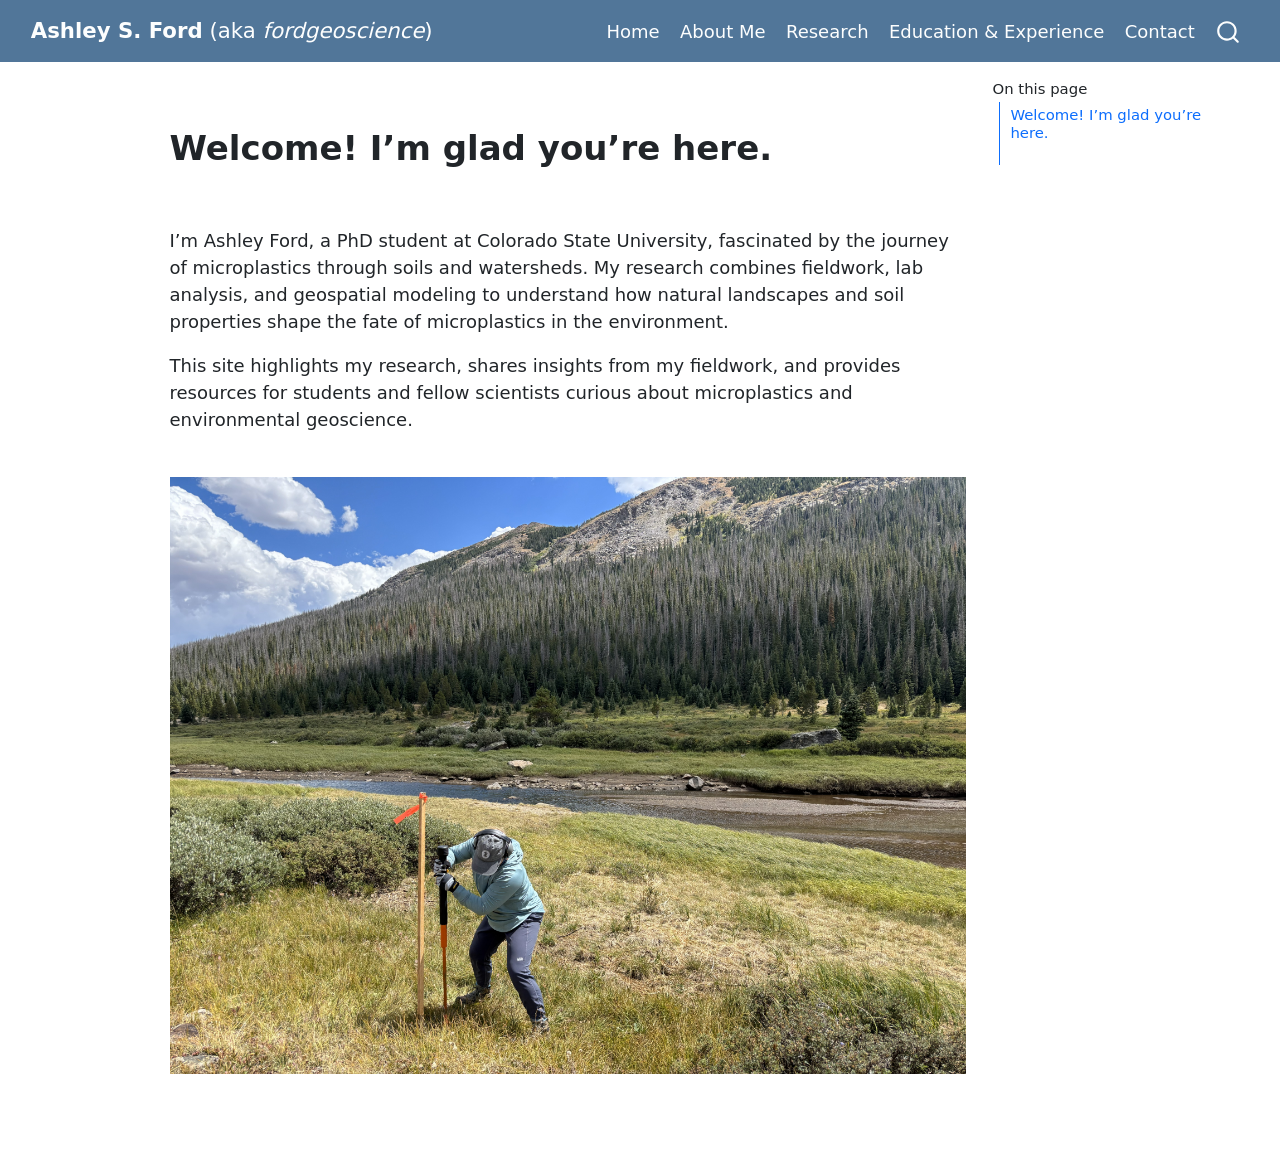
==== docs/index.html @ eb0e1119 "website structure" ====
<!DOCTYPE html>
<html xmlns="http://www.w3.org/1999/xhtml" lang="en" xml:lang="en"><head>

<meta charset="utf-8">
<meta name="generator" content="quarto-1.7.32">

<meta name="viewport" content="width=device-width, initial-scale=1.0, user-scalable=yes">


<title>Home – Ashley S. Ford (aka fordgeoscience)</title>
<style>
code{white-space: pre-wrap;}
span.smallcaps{font-variant: small-caps;}
div.columns{display: flex; gap: min(4vw, 1.5em);}
div.column{flex: auto; overflow-x: auto;}
div.hanging-indent{margin-left: 1.5em; text-indent: -1.5em;}
ul.task-list{list-style: none;}
ul.task-list li input[type="checkbox"] {
  width: 0.8em;
  margin: 0 0.8em 0.2em -1em; /* quarto-specific, see https://github.com/quarto-dev/quarto-cli/issues/4556 */ 
  vertical-align: middle;
}
</style>


<script src="site_libs/quarto-nav/quarto-nav.js"></script>
<script src="site_libs/quarto-nav/headroom.min.js"></script>
<script src="site_libs/clipboard/clipboard.min.js"></script>
<script src="site_libs/quarto-search/autocomplete.umd.js"></script>
<script src="site_libs/quarto-search/fuse.min.js"></script>
<script src="site_libs/quarto-search/quarto-search.js"></script>
<meta name="quarto:offset" content="./">
<script src="site_libs/quarto-html/quarto.js" type="module"></script>
<script src="site_libs/quarto-html/tabsets/tabsets.js" type="module"></script>
<script src="site_libs/quarto-html/popper.min.js"></script>
<script src="site_libs/quarto-html/tippy.umd.min.js"></script>
<script src="site_libs/quarto-html/anchor.min.js"></script>
<link href="site_libs/quarto-html/tippy.css" rel="stylesheet">
<link href="site_libs/quarto-html/quarto-syntax-highlighting-37eea08aefeeee20ff55810ff984fec1.css" rel="stylesheet" id="quarto-text-highlighting-styles">
<script src="site_libs/bootstrap/bootstrap.min.js"></script>
<link href="site_libs/bootstrap/bootstrap-icons.css" rel="stylesheet">
<link href="site_libs/bootstrap/bootstrap-991b1886d3c685c7aa2b62b80640c7af.min.css" rel="stylesheet" append-hash="true" id="quarto-bootstrap" data-mode="light">
<script id="quarto-search-options" type="application/json">{
  "location": "navbar",
  "copy-button": false,
  "collapse-after": 3,
  "panel-placement": "end",
  "type": "overlay",
  "limit": 50,
  "keyboard-shortcut": [
    "f",
    "/",
    "s"
  ],
  "show-item-context": false,
  "language": {
    "search-no-results-text": "No results",
    "search-matching-documents-text": "matching documents",
    "search-copy-link-title": "Copy link to search",
    "search-hide-matches-text": "Hide additional matches",
    "search-more-match-text": "more match in this document",
    "search-more-matches-text": "more matches in this document",
    "search-clear-button-title": "Clear",
    "search-text-placeholder": "",
    "search-detached-cancel-button-title": "Cancel",
    "search-submit-button-title": "Submit",
    "search-label": "Search"
  }
}</script>


<link rel="stylesheet" href="styles.css">
</head>

<body class="nav-fixed quarto-light">

<div id="quarto-search-results"></div>
  <header id="quarto-header" class="headroom fixed-top">
    <nav class="navbar navbar-expand-lg " data-bs-theme="dark">
      <div class="navbar-container container-fluid">
      <div class="navbar-brand-container mx-auto">
    <a class="navbar-brand" href="./index.html">
    <span class="navbar-title"><strong>Ashley S. Ford</strong> (aka <em>fordgeoscience</em>)</span>
    </a>
  </div>
            <div id="quarto-search" class="" title="Search"></div>
          <button class="navbar-toggler" type="button" data-bs-toggle="collapse" data-bs-target="#navbarCollapse" aria-controls="navbarCollapse" role="menu" aria-expanded="false" aria-label="Toggle navigation" onclick="if (window.quartoToggleHeadroom) { window.quartoToggleHeadroom(); }">
  <span class="navbar-toggler-icon"></span>
</button>
          <div class="collapse navbar-collapse" id="navbarCollapse">
            <ul class="navbar-nav navbar-nav-scroll ms-auto">
  <li class="nav-item">
    <a class="nav-link active" href="./index.html" aria-current="page"> 
<span class="menu-text">Home</span></a>
  </li>  
  <li class="nav-item">
    <a class="nav-link" href="./about.html"> 
<span class="menu-text">About Me</span></a>
  </li>  
  <li class="nav-item">
    <a class="nav-link" href="./research.html"> 
<span class="menu-text">Research</span></a>
  </li>  
  <li class="nav-item">
    <a class="nav-link" href="./cv.html"> 
<span class="menu-text">Education &amp; Experience</span></a>
  </li>  
  <li class="nav-item">
    <a class="nav-link" href="./contact.html"> 
<span class="menu-text">Contact</span></a>
  </li>  
</ul>
          </div> <!-- /navcollapse -->
            <div class="quarto-navbar-tools">
</div>
      </div> <!-- /container-fluid -->
    </nav>
</header>
<!-- content -->
<div id="quarto-content" class="quarto-container page-columns page-rows-contents page-layout-article page-navbar">
<!-- sidebar -->
<!-- margin-sidebar -->
    <div id="quarto-margin-sidebar" class="sidebar margin-sidebar">
        <nav id="TOC" role="doc-toc" class="toc-active">
    <h2 id="toc-title">On this page</h2>
   
  <ul>
  <li><a href="#welcome-im-glad-youre-here." id="toc-welcome-im-glad-youre-here." class="nav-link active" data-scroll-target="#welcome-im-glad-youre-here.">Welcome! I’m glad you’re here. <br><br></a></li>
  </ul>
</nav>
    </div>
<!-- main -->
<main class="content" id="quarto-document-content">

<header id="title-block-header" class="quarto-title-block default">
<div class="quarto-title">
<h1 class="title">Home</h1>
</div>



<div class="quarto-title-meta">

    
  
    
  </div>
  


</header>


<section id="welcome-im-glad-youre-here." class="level1">
<h1>Welcome! I’m glad you’re here. <br><br></h1>
<p>I’m Ashley Ford, a PhD student at Colorado State University, fascinated by the journey of microplastics through soils and watersheds. My research combines fieldwork, lab analysis, and geospatial modeling to understand how natural landscapes and soil properties shape the fate of microplastics in the environment.</p>
<p>This site highlights my research, shares insights from my fieldwork, and provides resources for students and fellow scientists curious about microplastics and environmental geoscience.<br><br></p>
<p><img src="images/IMG_1509.jpg" class="img-fluid" style="width:100.0%"></p>


</section>

<a onclick="window.scrollTo(0, 0); return false;" role="button" id="quarto-back-to-top"><i class="bi bi-arrow-up"></i> Back to top</a></main> <!-- /main -->
<script id="quarto-html-after-body" type="application/javascript">
  window.document.addEventListener("DOMContentLoaded", function (event) {
    const icon = "";
    const anchorJS = new window.AnchorJS();
    anchorJS.options = {
      placement: 'right',
      icon: icon
    };
    anchorJS.add('.anchored');
    const isCodeAnnotation = (el) => {
      for (const clz of el.classList) {
        if (clz.startsWith('code-annotation-')) {                     
          return true;
        }
      }
      return false;
    }
    const onCopySuccess = function(e) {
      // button target
      const button = e.trigger;
      // don't keep focus
      button.blur();
      // flash "checked"
      button.classList.add('code-copy-button-checked');
      var currentTitle = button.getAttribute("title");
      button.setAttribute("title", "Copied!");
      let tooltip;
      if (window.bootstrap) {
        button.setAttribute("data-bs-toggle", "tooltip");
        button.setAttribute("data-bs-placement", "left");
        button.setAttribute("data-bs-title", "Copied!");
        tooltip = new bootstrap.Tooltip(button, 
          { trigger: "manual", 
            customClass: "code-copy-button-tooltip",
            offset: [0, -8]});
        tooltip.show();    
      }
      setTimeout(function() {
        if (tooltip) {
          tooltip.hide();
          button.removeAttribute("data-bs-title");
          button.removeAttribute("data-bs-toggle");
          button.removeAttribute("data-bs-placement");
        }
        button.setAttribute("title", currentTitle);
        button.classList.remove('code-copy-button-checked');
      }, 1000);
      // clear code selection
      e.clearSelection();
    }
    const getTextToCopy = function(trigger) {
        const codeEl = trigger.previousElementSibling.cloneNode(true);
        for (const childEl of codeEl.children) {
          if (isCodeAnnotation(childEl)) {
            childEl.remove();
          }
        }
        return codeEl.innerText;
    }
    const clipboard = new window.ClipboardJS('.code-copy-button:not([data-in-quarto-modal])', {
      text: getTextToCopy
    });
    clipboard.on('success', onCopySuccess);
    if (window.document.getElementById('quarto-embedded-source-code-modal')) {
      const clipboardModal = new window.ClipboardJS('.code-copy-button[data-in-quarto-modal]', {
        text: getTextToCopy,
        container: window.document.getElementById('quarto-embedded-source-code-modal')
      });
      clipboardModal.on('success', onCopySuccess);
    }
      var localhostRegex = new RegExp(/^(?:http|https):\/\/localhost\:?[0-9]*\//);
      var mailtoRegex = new RegExp(/^mailto:/);
        var filterRegex = new RegExp('/' + window.location.host + '/');
      var isInternal = (href) => {
          return filterRegex.test(href) || localhostRegex.test(href) || mailtoRegex.test(href);
      }
      // Inspect non-navigation links and adorn them if external
     var links = window.document.querySelectorAll('a[href]:not(.nav-link):not(.navbar-brand):not(.toc-action):not(.sidebar-link):not(.sidebar-item-toggle):not(.pagination-link):not(.no-external):not([aria-hidden]):not(.dropdown-item):not(.quarto-navigation-tool):not(.about-link)');
      for (var i=0; i<links.length; i++) {
        const link = links[i];
        if (!isInternal(link.href)) {
          // undo the damage that might have been done by quarto-nav.js in the case of
          // links that we want to consider external
          if (link.dataset.originalHref !== undefined) {
            link.href = link.dataset.originalHref;
          }
        }
      }
    function tippyHover(el, contentFn, onTriggerFn, onUntriggerFn) {
      const config = {
        allowHTML: true,
        maxWidth: 500,
        delay: 100,
        arrow: false,
        appendTo: function(el) {
            return el.parentElement;
        },
        interactive: true,
        interactiveBorder: 10,
        theme: 'quarto',
        placement: 'bottom-start',
      };
      if (contentFn) {
        config.content = contentFn;
      }
      if (onTriggerFn) {
        config.onTrigger = onTriggerFn;
      }
      if (onUntriggerFn) {
        config.onUntrigger = onUntriggerFn;
      }
      window.tippy(el, config); 
    }
    const noterefs = window.document.querySelectorAll('a[role="doc-noteref"]');
    for (var i=0; i<noterefs.length; i++) {
      const ref = noterefs[i];
      tippyHover(ref, function() {
        // use id or data attribute instead here
        let href = ref.getAttribute('data-footnote-href') || ref.getAttribute('href');
        try { href = new URL(href).hash; } catch {}
        const id = href.replace(/^#\/?/, "");
        const note = window.document.getElementById(id);
        if (note) {
          return note.innerHTML;
        } else {
          return "";
        }
      });
    }
    const xrefs = window.document.querySelectorAll('a.quarto-xref');
    const processXRef = (id, note) => {
      // Strip column container classes
      const stripColumnClz = (el) => {
        el.classList.remove("page-full", "page-columns");
        if (el.children) {
          for (const child of el.children) {
            stripColumnClz(child);
          }
        }
      }
      stripColumnClz(note)
      if (id === null || id.startsWith('sec-')) {
        // Special case sections, only their first couple elements
        const container = document.createElement("div");
        if (note.children && note.children.length > 2) {
          container.appendChild(note.children[0].cloneNode(true));
          for (let i = 1; i < note.children.length; i++) {
            const child = note.children[i];
            if (child.tagName === "P" && child.innerText === "") {
              continue;
            } else {
              container.appendChild(child.cloneNode(true));
              break;
            }
          }
          if (window.Quarto?.typesetMath) {
            window.Quarto.typesetMath(container);
          }
          return container.innerHTML
        } else {
          if (window.Quarto?.typesetMath) {
            window.Quarto.typesetMath(note);
          }
          return note.innerHTML;
        }
      } else {
        // Remove any anchor links if they are present
        const anchorLink = note.querySelector('a.anchorjs-link');
        if (anchorLink) {
          anchorLink.remove();
        }
        if (window.Quarto?.typesetMath) {
          window.Quarto.typesetMath(note);
        }
        if (note.classList.contains("callout")) {
          return note.outerHTML;
        } else {
          return note.innerHTML;
        }
      }
    }
    for (var i=0; i<xrefs.length; i++) {
      const xref = xrefs[i];
      tippyHover(xref, undefined, function(instance) {
        instance.disable();
        let url = xref.getAttribute('href');
        let hash = undefined; 
        if (url.startsWith('#')) {
          hash = url;
        } else {
          try { hash = new URL(url).hash; } catch {}
        }
        if (hash) {
          const id = hash.replace(/^#\/?/, "");
          const note = window.document.getElementById(id);
          if (note !== null) {
            try {
              const html = processXRef(id, note.cloneNode(true));
              instance.setContent(html);
            } finally {
              instance.enable();
              instance.show();
            }
          } else {
            // See if we can fetch this
            fetch(url.split('#')[0])
            .then(res => res.text())
            .then(html => {
              const parser = new DOMParser();
              const htmlDoc = parser.parseFromString(html, "text/html");
              const note = htmlDoc.getElementById(id);
              if (note !== null) {
                const html = processXRef(id, note);
                instance.setContent(html);
              } 
            }).finally(() => {
              instance.enable();
              instance.show();
            });
          }
        } else {
          // See if we can fetch a full url (with no hash to target)
          // This is a special case and we should probably do some content thinning / targeting
          fetch(url)
          .then(res => res.text())
          .then(html => {
            const parser = new DOMParser();
            const htmlDoc = parser.parseFromString(html, "text/html");
            const note = htmlDoc.querySelector('main.content');
            if (note !== null) {
              // This should only happen for chapter cross references
              // (since there is no id in the URL)
              // remove the first header
              if (note.children.length > 0 && note.children[0].tagName === "HEADER") {
                note.children[0].remove();
              }
              const html = processXRef(null, note);
              instance.setContent(html);
            } 
          }).finally(() => {
            instance.enable();
            instance.show();
          });
        }
      }, function(instance) {
      });
    }
        let selectedAnnoteEl;
        const selectorForAnnotation = ( cell, annotation) => {
          let cellAttr = 'data-code-cell="' + cell + '"';
          let lineAttr = 'data-code-annotation="' +  annotation + '"';
          const selector = 'span[' + cellAttr + '][' + lineAttr + ']';
          return selector;
        }
        const selectCodeLines = (annoteEl) => {
          const doc = window.document;
          const targetCell = annoteEl.getAttribute("data-target-cell");
          const targetAnnotation = annoteEl.getAttribute("data-target-annotation");
          const annoteSpan = window.document.querySelector(selectorForAnnotation(targetCell, targetAnnotation));
          const lines = annoteSpan.getAttribute("data-code-lines").split(",");
          const lineIds = lines.map((line) => {
            return targetCell + "-" + line;
          })
          let top = null;
          let height = null;
          let parent = null;
          if (lineIds.length > 0) {
              //compute the position of the single el (top and bottom and make a div)
              const el = window.document.getElementById(lineIds[0]);
              top = el.offsetTop;
              height = el.offsetHeight;
              parent = el.parentElement.parentElement;
            if (lineIds.length > 1) {
              const lastEl = window.document.getElementById(lineIds[lineIds.length - 1]);
              const bottom = lastEl.offsetTop + lastEl.offsetHeight;
              height = bottom - top;
            }
            if (top !== null && height !== null && parent !== null) {
              // cook up a div (if necessary) and position it 
              let div = window.document.getElementById("code-annotation-line-highlight");
              if (div === null) {
                div = window.document.createElement("div");
                div.setAttribute("id", "code-annotation-line-highlight");
                div.style.position = 'absolute';
                parent.appendChild(div);
              }
              div.style.top = top - 2 + "px";
              div.style.height = height + 4 + "px";
              div.style.left = 0;
              let gutterDiv = window.document.getElementById("code-annotation-line-highlight-gutter");
              if (gutterDiv === null) {
                gutterDiv = window.document.createElement("div");
                gutterDiv.setAttribute("id", "code-annotation-line-highlight-gutter");
                gutterDiv.style.position = 'absolute';
                const codeCell = window.document.getElementById(targetCell);
                const gutter = codeCell.querySelector('.code-annotation-gutter');
                gutter.appendChild(gutterDiv);
              }
              gutterDiv.style.top = top - 2 + "px";
              gutterDiv.style.height = height + 4 + "px";
            }
            selectedAnnoteEl = annoteEl;
          }
        };
        const unselectCodeLines = () => {
          const elementsIds = ["code-annotation-line-highlight", "code-annotation-line-highlight-gutter"];
          elementsIds.forEach((elId) => {
            const div = window.document.getElementById(elId);
            if (div) {
              div.remove();
            }
          });
          selectedAnnoteEl = undefined;
        };
          // Handle positioning of the toggle
      window.addEventListener(
        "resize",
        throttle(() => {
          elRect = undefined;
          if (selectedAnnoteEl) {
            selectCodeLines(selectedAnnoteEl);
          }
        }, 10)
      );
      function throttle(fn, ms) {
      let throttle = false;
      let timer;
        return (...args) => {
          if(!throttle) { // first call gets through
              fn.apply(this, args);
              throttle = true;
          } else { // all the others get throttled
              if(timer) clearTimeout(timer); // cancel #2
              timer = setTimeout(() => {
                fn.apply(this, args);
                timer = throttle = false;
              }, ms);
          }
        };
      }
        // Attach click handler to the DT
        const annoteDls = window.document.querySelectorAll('dt[data-target-cell]');
        for (const annoteDlNode of annoteDls) {
          annoteDlNode.addEventListener('click', (event) => {
            const clickedEl = event.target;
            if (clickedEl !== selectedAnnoteEl) {
              unselectCodeLines();
              const activeEl = window.document.querySelector('dt[data-target-cell].code-annotation-active');
              if (activeEl) {
                activeEl.classList.remove('code-annotation-active');
              }
              selectCodeLines(clickedEl);
              clickedEl.classList.add('code-annotation-active');
            } else {
              // Unselect the line
              unselectCodeLines();
              clickedEl.classList.remove('code-annotation-active');
            }
          });
        }
    const findCites = (el) => {
      const parentEl = el.parentElement;
      if (parentEl) {
        const cites = parentEl.dataset.cites;
        if (cites) {
          return {
            el,
            cites: cites.split(' ')
          };
        } else {
          return findCites(el.parentElement)
        }
      } else {
        return undefined;
      }
    };
    var bibliorefs = window.document.querySelectorAll('a[role="doc-biblioref"]');
    for (var i=0; i<bibliorefs.length; i++) {
      const ref = bibliorefs[i];
      const citeInfo = findCites(ref);
      if (citeInfo) {
        tippyHover(citeInfo.el, function() {
          var popup = window.document.createElement('div');
          citeInfo.cites.forEach(function(cite) {
            var citeDiv = window.document.createElement('div');
            citeDiv.classList.add('hanging-indent');
            citeDiv.classList.add('csl-entry');
            var biblioDiv = window.document.getElementById('ref-' + cite);
            if (biblioDiv) {
              citeDiv.innerHTML = biblioDiv.innerHTML;
            }
            popup.appendChild(citeDiv);
          });
          return popup.innerHTML;
        });
      }
    }
  });
  </script>
</div> <!-- /content -->




</body></html>
---- docs/site_libs/quarto-html/tippy.css ----
.tippy-box[data-animation=fade][data-state=hidden]{opacity:0}[data-tippy-root]{max-width:calc(100vw - 10px)}.tippy-box{position:relative;background-color:#333;color:#fff;border-radius:4px;font-size:14px;line-height:1.4;white-space:normal;outline:0;transition-property:transform,visibility,opacity}.tippy-box[data-placement^=top]>.tippy-arrow{bottom:0}.tippy-box[data-placement^=top]>.tippy-arrow:before{bottom:-7px;left:0;border-width:8px 8px 0;border-top-color:initial;transform-origin:center top}.tippy-box[data-placement^=bottom]>.tippy-arrow{top:0}.tippy-box[data-placement^=bottom]>.tippy-arrow:before{top:-7px;left:0;border-width:0 8px 8px;border-bottom-color:initial;transform-origin:center bottom}.tippy-box[data-placement^=left]>.tippy-arrow{right:0}.tippy-box[data-placement^=left]>.tippy-arrow:before{border-width:8px 0 8px 8px;border-left-color:initial;right:-7px;transform-origin:center left}.tippy-box[data-placement^=right]>.tippy-arrow{left:0}.tippy-box[data-placement^=right]>.tippy-arrow:before{left:-7px;border-width:8px 8px 8px 0;border-right-color:initial;transform-origin:center right}.tippy-box[data-inertia][data-state=visible]{transition-timing-function:cubic-bezier(.54,1.5,.38,1.11)}.tippy-arrow{width:16px;height:16px;color:#333}.tippy-arrow:before{content:"";position:absolute;border-color:transparent;border-style:solid}.tippy-content{position:relative;padding:5px 9px;z-index:1}
---- docs/site_libs/quarto-html/quarto-syntax-highlighting-37eea08aefeeee20ff55810ff984fec1.css ----
/* quarto syntax highlight colors */
:root {
  --quarto-hl-ot-color: #003B4F;
  --quarto-hl-at-color: #657422;
  --quarto-hl-ss-color: #20794D;
  --quarto-hl-an-color: #5E5E5E;
  --quarto-hl-fu-color: #4758AB;
  --quarto-hl-st-color: #20794D;
  --quarto-hl-cf-color: #003B4F;
  --quarto-hl-op-color: #5E5E5E;
  --quarto-hl-er-color: #AD0000;
  --quarto-hl-bn-color: #AD0000;
  --quarto-hl-al-color: #AD0000;
  --quarto-hl-va-color: #111111;
  --quarto-hl-bu-color: inherit;
  --quarto-hl-ex-color: inherit;
  --quarto-hl-pp-color: #AD0000;
  --quarto-hl-in-color: #5E5E5E;
  --quarto-hl-vs-color: #20794D;
  --quarto-hl-wa-color: #5E5E5E;
  --quarto-hl-do-color: #5E5E5E;
  --quarto-hl-im-color: #00769E;
  --quarto-hl-ch-color: #20794D;
  --quarto-hl-dt-color: #AD0000;
  --quarto-hl-fl-color: #AD0000;
  --quarto-hl-co-color: #5E5E5E;
  --quarto-hl-cv-color: #5E5E5E;
  --quarto-hl-cn-color: #8f5902;
  --quarto-hl-sc-color: #5E5E5E;
  --quarto-hl-dv-color: #AD0000;
  --quarto-hl-kw-color: #003B4F;
}

/* other quarto variables */
:root {
  --quarto-font-monospace: SFMono-Regular, Menlo, Monaco, Consolas, "Liberation Mono", "Courier New", monospace;
}

/* syntax highlight based on Pandoc's rules */
pre > code.sourceCode > span {
  color: #003B4F;
}

code.sourceCode > span {
  color: #003B4F;
}

div.sourceCode,
div.sourceCode pre.sourceCode {
  color: #003B4F;
}

/* Normal */
code span {
  color: #003B4F;
}

/* Alert */
code span.al {
  color: #AD0000;
  font-style: inherit;
}

/* Annotation */
code span.an {
  color: #5E5E5E;
  font-style: inherit;
}

/* Attribute */
code span.at {
  color: #657422;
  font-style: inherit;
}

/* BaseN */
code span.bn {
  color: #AD0000;
  font-style: inherit;
}

/* BuiltIn */
code span.bu {
  font-style: inherit;
}

/* ControlFlow */
code span.cf {
  color: #003B4F;
  font-weight: bold;
  font-style: inherit;
}

/* Char */
code span.ch {
  color: #20794D;
  font-style: inherit;
}

/* Constant */
code span.cn {
  color: #8f5902;
  font-style: inherit;
}

/* Comment */
code span.co {
  color: #5E5E5E;
  font-style: inherit;
}

/* CommentVar */
code span.cv {
  color: #5E5E5E;
  font-style: italic;
}

/* Documentation */
code span.do {
  color: #5E5E5E;
  font-style: italic;
}

/* DataType */
code span.dt {
  color: #AD0000;
  font-style: inherit;
}

/* DecVal */
code span.dv {
  color: #AD0000;
  font-style: inherit;
}

/* Error */
code span.er {
  color: #AD0000;
  font-style: inherit;
}

/* Extension */
code span.ex {
  font-style: inherit;
}

/* Float */
code span.fl {
  color: #AD0000;
  font-style: inherit;
}

/* Function */
code span.fu {
  color: #4758AB;
  font-style: inherit;
}

/* Import */
code span.im {
  color: #00769E;
  font-style: inherit;
}

/* Information */
code span.in {
  color: #5E5E5E;
  font-style: inherit;
}

/* Keyword */
code span.kw {
  color: #003B4F;
  font-weight: bold;
  font-style: inherit;
}

/* Operator */
code span.op {
  color: #5E5E5E;
  font-style: inherit;
}

/* Other */
code span.ot {
  color: #003B4F;
  font-style: inherit;
}

/* Preprocessor */
code span.pp {
  color: #AD0000;
  font-style: inherit;
}

/* SpecialChar */
code span.sc {
  color: #5E5E5E;
  font-style: inherit;
}

/* SpecialString */
code span.ss {
  color: #20794D;
  font-style: inherit;
}

/* String */
code span.st {
  color: #20794D;
  font-style: inherit;
}

/* Variable */
code span.va {
  color: #111111;
  font-style: inherit;
}

/* VerbatimString */
code span.vs {
  color: #20794D;
  font-style: inherit;
}

/* Warning */
code span.wa {
  color: #5E5E5E;
  font-style: italic;
}

.prevent-inlining {
  content: "</";
}

/*# sourceMappingURL=27d3d809615f7771493d095567f04340.css.map */
---- docs/styles.css ----
/* css styles */

/* css styles */
img[src$=".svg"] {
  width: 100%;
  height: auto;
}

body {
  font-size: 18px;
}

.quarto-title-block {
  display: none;
}

.page-title-wrapper,
.page-title-wrapper h1,
.page-title,
.page-title-block,
.qmd-title {
  display: none !important;
  margin: 0 !important;
  padding: 0 !important;
  height: 0 !important;
}

figure figcaption {
  display: block;
  width: 100%;
  white-space: normal;
  word-wrap: break-word;
  text-align: center;
  box-sizing: border-box;
}
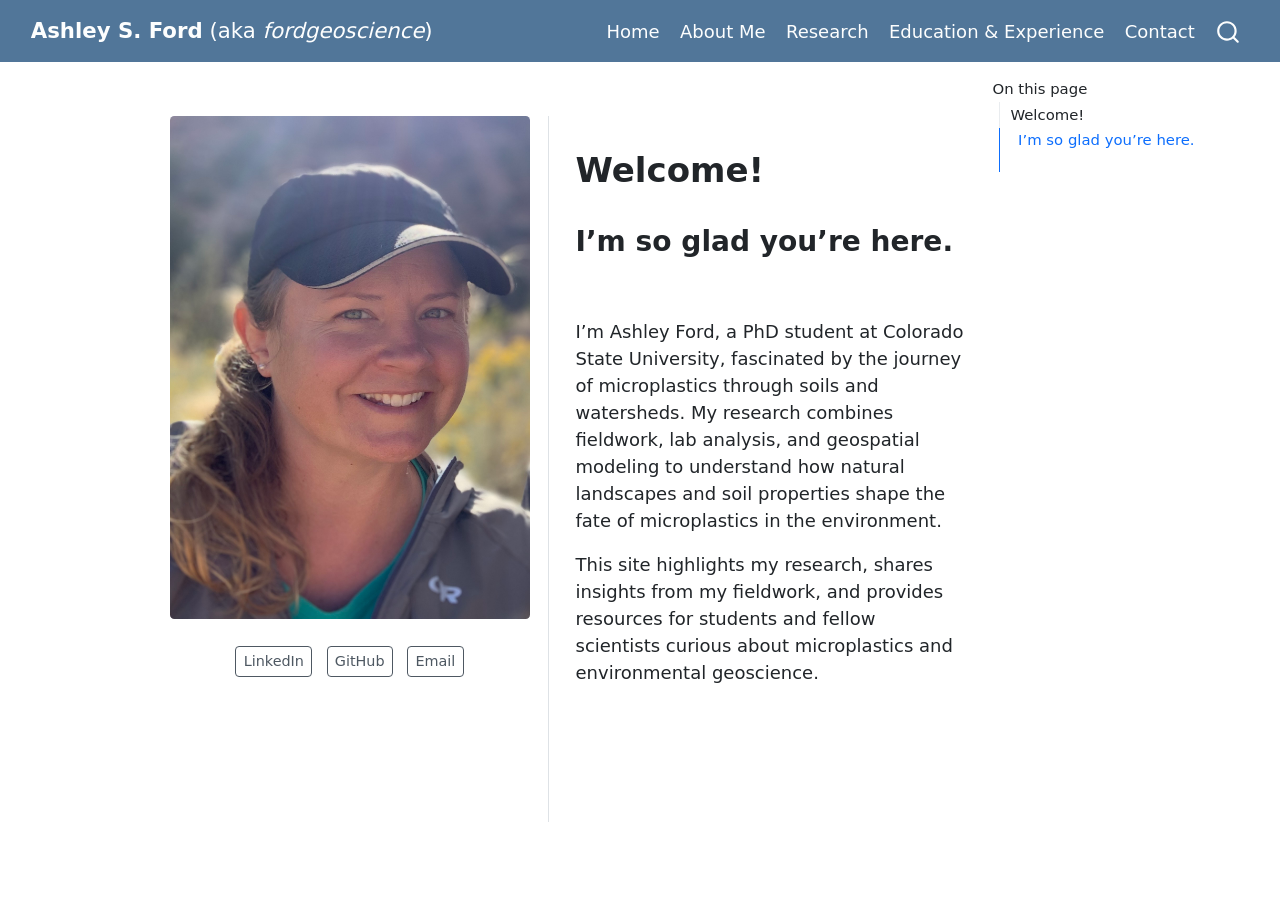
==== commit 7cd28b22: "customized website" ====
--- a/docs/index.html
+++ b/docs/index.html
@@ -34,7 +34,6 @@
 <script src="site_libs/quarto-html/tabsets/tabsets.js" type="module"></script>
 <script src="site_libs/quarto-html/popper.min.js"></script>
 <script src="site_libs/quarto-html/tippy.umd.min.js"></script>
-<script src="site_libs/quarto-html/anchor.min.js"></script>
 <link href="site_libs/quarto-html/tippy.css" rel="stylesheet">
 <link href="site_libs/quarto-html/quarto-syntax-highlighting-37eea08aefeeee20ff55810ff984fec1.css" rel="stylesheet" id="quarto-text-highlighting-styles">
 <script src="site_libs/bootstrap/bootstrap.min.js"></script>
@@ -123,53 +122,55 @@
     <div id="quarto-margin-sidebar" class="sidebar margin-sidebar">
         <nav id="TOC" role="doc-toc" class="toc-active">
     <h2 id="toc-title">On this page</h2>
-   
   <ul>
-  <li><a href="#welcome-im-glad-youre-here." id="toc-welcome-im-glad-youre-here." class="nav-link active" data-scroll-target="#welcome-im-glad-youre-here.">Welcome! I’m glad you’re here. <br><br></a></li>
+  <li><a href="#welcome" id="toc-welcome" class="nav-link active" data-scroll-target="#welcome">Welcome!</a>
+  <ul class="collapse">
+  <li><a href="#im-so-glad-youre-here." id="toc-im-so-glad-youre-here." class="nav-link" data-scroll-target="#im-so-glad-youre-here.">I’m so glad you’re here. <br><br></a></li>
+  </ul></li>
   </ul>
 </nav>
     </div>
 <!-- main -->
-<main class="content" id="quarto-document-content">
-
+<div class="quarto-about-trestles">
+  <div class="about-entity">
+    <img src="images/IMG_9708.jpg" class="about-image
+  rounded " style="width: 20em;">
 <header id="title-block-header" class="quarto-title-block default">
 <div class="quarto-title">
 <h1 class="title">Home</h1>
 </div>
-
-
-
 <div class="quarto-title-meta">
-
-    
-  
-    
   </div>
-  
-
-
 </header>
-
-
-<section id="welcome-im-glad-youre-here." class="level1">
-<h1>Welcome! I’m glad you’re here. <br><br></h1>
+    <div class="about-links">
+  <a href="https://www.linkedin.com/in/ashleysford/" class="about-link" rel="" target="">
+     <span class="about-link-text">LinkedIn</span>
+  </a>
+  <a href="https://github.com/fordgeoscience" class="about-link" rel="" target="">
+     <span class="about-link-text">GitHub</span>
+  </a>
+  <a href="mailto:a.ford@colostate.edu" class="about-link" rel="" target="">
+     <span class="about-link-text">Email</span>
+  </a>
+</div>
+  </div>
+  <div class="about-contents"><main class="content" id="quarto-document-content">
+
+<section id="welcome" class="level1">
+<h1>Welcome!</h1>
+<section id="im-so-glad-youre-here." class="level2">
+<h2 data-anchor-id="im-so-glad-youre-here.">I’m so glad you’re here. <br><br></h2>
 <p>I’m Ashley Ford, a PhD student at Colorado State University, fascinated by the journey of microplastics through soils and watersheds. My research combines fieldwork, lab analysis, and geospatial modeling to understand how natural landscapes and soil properties shape the fate of microplastics in the environment.</p>
 <p>This site highlights my research, shares insights from my fieldwork, and provides resources for students and fellow scientists curious about microplastics and environmental geoscience.<br><br></p>
-<p><img src="images/IMG_1509.jpg" class="img-fluid" style="width:100.0%"></p>
 
 
 </section>
-
-<a onclick="window.scrollTo(0, 0); return false;" role="button" id="quarto-back-to-top"><i class="bi bi-arrow-up"></i> Back to top</a></main> <!-- /main -->
+</section>
+<a onclick="window.scrollTo(0, 0); return false;" role="button" id="quarto-back-to-top"><i class="bi bi-arrow-up"></i> Back to top</a></main></div>
+</div>
+ <!-- /main -->
 <script id="quarto-html-after-body" type="application/javascript">
   window.document.addEventListener("DOMContentLoaded", function (event) {
-    const icon = "";
-    const anchorJS = new window.AnchorJS();
-    anchorJS.options = {
-      placement: 'right',
-      icon: icon
-    };
-    anchorJS.add('.anchored');
     const isCodeAnnotation = (el) => {
       for (const clz of el.classList) {
         if (clz.startsWith('code-annotation-')) {                     
